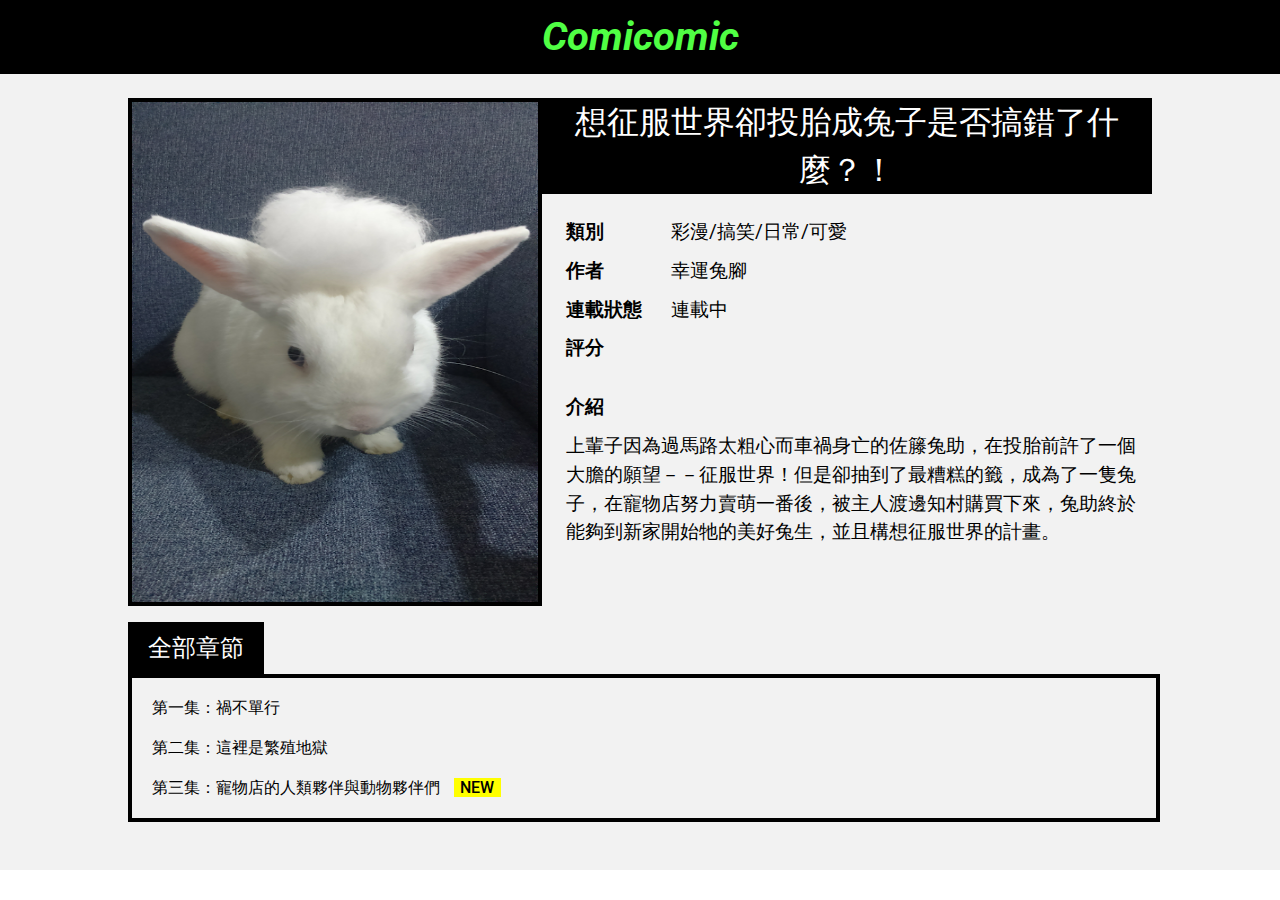
==== index.html @ c4326d52 "first upload" ====
<!DOCTYPE html>
<html lang="en">
<head>
    <meta charset="UTF-8">
    <meta name="viewport" content="width=device-width, initial-scale=1.0">
    <meta http-equiv="X-UA-Compatible" content="ie=edge">
    <title>Document</title>
    <link href="https://fonts.googleapis.com/css?family=Roboto:500,700" rel="stylesheet">
    <link rel="stylesheet" href="https://use.fontawesome.com/releases/v5.1.0/css/all.css" integrity="sha384-lKuwvrZot6UHsBSfcMvOkWwlCMgc0TaWr+30HWe3a4ltaBwTZhyTEggF5tJv8tbt"
    crossorigin="anonymous">
    <link rel="stylesheet" href="css/style.css">
</head>
<body>
    <div class="app">
        <div class="app__header">
            <span>Comicomic</span>
        </div>

        <div class="app__main">
            <div class="comic">
                <div class="comic__img">
                    <img src="../imgs/comic-cover.png" alt="">
                </div>
                <div class="comic__content">
                    <div class="comic-title">
                        <span>想征服世界卻投胎成兔子是否搞錯了什麼？！</span>
                    </div>
                    <div class="comic-info">
                        <div class="info-title">
                            <span>類別</span>
                            <span>彩漫/搞笑/日常/可愛</span>
                        </div>
                        <div class="info-title">
                            <span>作者</span>
                            <span>幸運兔腳</span>
                        </div>
                        <div class="info-title">
                            <span>連載狀態</span>
                            <span>連載中</span>
                        </div>
                        <div class="info-title">
                            <span>評分</span>
                            <i class="fas fa-star"></i>
                            <i class="fas fa-star"></i>
                            <i class="fas fa-star"></i>
                            <i class="fas fa-star"></i>
                            <i class="far fa-star"></i>
                        </div>
                        <div class="info-summary">
                            <span>介紹</span>
                            <p>上輩子因為過馬路太粗心而車禍身亡的佐籐兔助，在投胎前許了一個大膽的願望－－征服世界！但是卻抽到了最糟糕的籤，成為了一隻兔子，在寵物店努力賣萌一番後，被主人渡邊知村購買下來，兔助終於能夠到新家開始牠的美好兔生，並且構想征服世界的計畫。</p>
                        </div>
                    </div>
                </div>
            </div>
            <div class="chapter">
                <div class="chapter-head">
                    <span>全部章節</span>
                </div>
                <div class="chapter-body">
                    <div class="chapter-list">
                        <span>第一集：禍不單行</span> 
                    </div>
                    <div class="chapter-list">
                        <span>第二集：這裡是繁殖地獄</span> 
                    </div>
                    <div class="chapter-list">
                        <span>第三集：寵物店的人類夥伴與動物夥伴們</span>
                        <span class="highlight">NEW</span>
                    </div>
                </div>
            </div>
        </div>
    </div>
    
</body>
</html>
---- css/style.css ----
body {
  font-family: 'Roboto',sans-serif;
  -webkit-box-sizing: content-box;
  box-sizing: content-box;
  margin: 0;
  padding: 0;
  font-size: 16px;
  line-height: 1.5; }

.highlight {
  padding: 0 .4em;
  background-color: yellow; }

.app {
  background-color: #f2f2f2; }

.app__header {
  display: -webkit-box;
  display: -webkit-flex;
  display: -ms-flexbox;
  display: flex;
  -webkit-box-pack: center;
  -webkit-justify-content: center;
  -ms-flex-pack: center;
  justify-content: center;
  -webkit-box-align: center;
  -webkit-align-items: center;
  -ms-flex-align: center;
  align-items: center;
  width: 100%;
  height: 74px;
  margin: auto;
  background-color: #000; }
  .app__header span {
    font-style: italic;
    font-size: 2.5rem;
    font-weight: 700;
    color: #50FF44; }

.app__main {
  width: 1024px;
  margin: auto;
  padding: 24px 0; }

.comic {
  display: -webkit-box;
  display: -webkit-flex;
  display: -ms-flexbox;
  display: flex;
  -webkit-flex-wrap: wrap;
  -ms-flex-wrap: wrap;
  flex-wrap: wrap;
  width: 100%;
  height: 500px;
  font-size: 1.2rem; }
  .comic__img {
    -webkit-box-flex: 1;
    -webkit-flex: 1 0 0;
    -ms-flex: 1 0 0px;
    flex: 1 0 0;
    width: 100%;
    height: inherit;
    border: 4px solid #000; }
    .comic__img img {
      width: 100%;
      height: 100%; }
  .comic__content {
    -webkit-box-flex: 1.5;
    -webkit-flex: 1.5 1 0;
    -ms-flex: 1.5 1 0px;
    flex: 1.5 1 0; }
  .comic .comic-title {
    display: -webkit-box;
    display: -webkit-flex;
    display: -ms-flexbox;
    display: flex;
    -webkit-box-pack: center;
    -webkit-justify-content: center;
    -ms-flex-pack: center;
    justify-content: center;
    padding: 0 20px;
    background-color: #000; }
    .comic .comic-title span {
      text-align: center;
      font-size: 2rem;
      color: #fff; }
  .comic .comic-info {
    padding-top: 24px;
    padding-left: 24px;
    font-weight: normal; }
    .comic .comic-info .info-title + .info-title {
      margin-top: 10px; }
    .comic .comic-info .info-title span:first-of-type {
      display: inline-block;
      width: 100px;
      font-weight: 700;
      color: #000; }
    .comic .comic-info .info-summary {
      margin-top: 30px; }
      .comic .comic-info .info-summary span {
        display: inline-block;
        width: 100px;
        font-weight: 700;
        color: #000; }
      .comic .comic-info .info-summary p {
        margin: 10px 0; }

.chapter {
  margin: 24px 0;
  font-weight: 500; }
  .chapter-head {
    display: -webkit-box;
    display: -webkit-flex;
    display: -ms-flexbox;
    display: flex;
    font-size: 1.5rem; }
    .chapter-head span {
      padding: 8px 20px;
      background-color: #000;
      color: #fff; }
  .chapter-body {
    display: -webkit-box;
    display: -webkit-flex;
    display: -ms-flexbox;
    display: flex;
    -webkit-box-orient: vertical;
    -webkit-box-direction: normal;
    -webkit-flex-direction: column;
    -ms-flex-direction: column;
    flex-direction: column;
    width: 100%;
    border: 4px solid #000;
    padding: 10px 0; }
  .chapter-list {
    padding: 8px 20px;
    cursor: pointer; }
    .chapter-list span + .highlight {
      margin: 0 10px; }
    .chapter-list:hover {
      background-color: #000;
      color: #fff; }
      .chapter-list:hover .highlight {
        color: #000; }
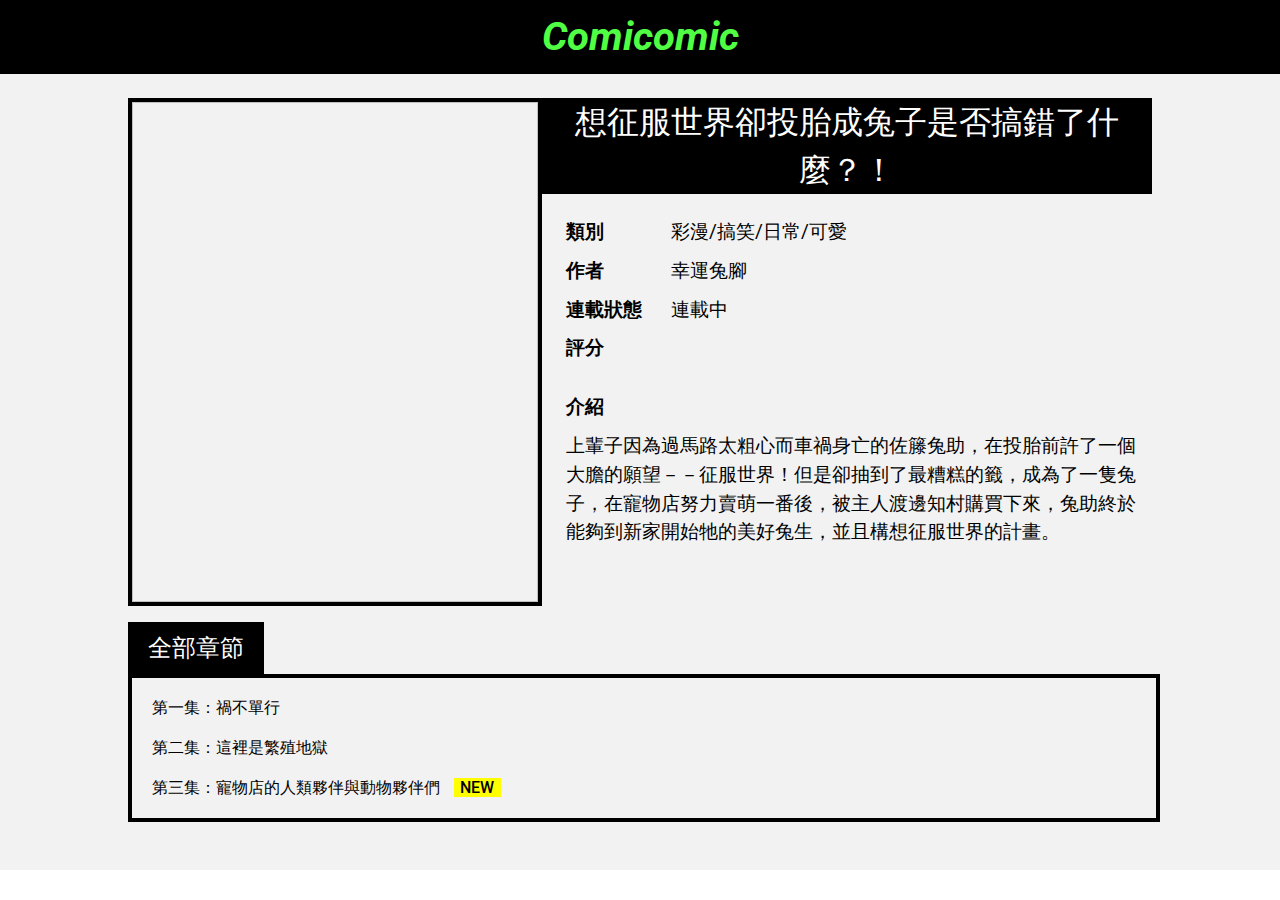
==== commit 43edcd06: "Update index.html" ====
--- a/index.html
+++ b/index.html
@@ -19,7 +19,7 @@
         <div class="app__main">
             <div class="comic">
                 <div class="comic__img">
-                    <img src="../imgs/comic-cover.png" alt="">
+                    <img url="https://i.imgur.com/RGon9DD.png" alt="">
                 </div>
                 <div class="comic__content">
                     <div class="comic-title">
@@ -74,4 +74,4 @@
     </div>
     
 </body>
-</html>+</html>
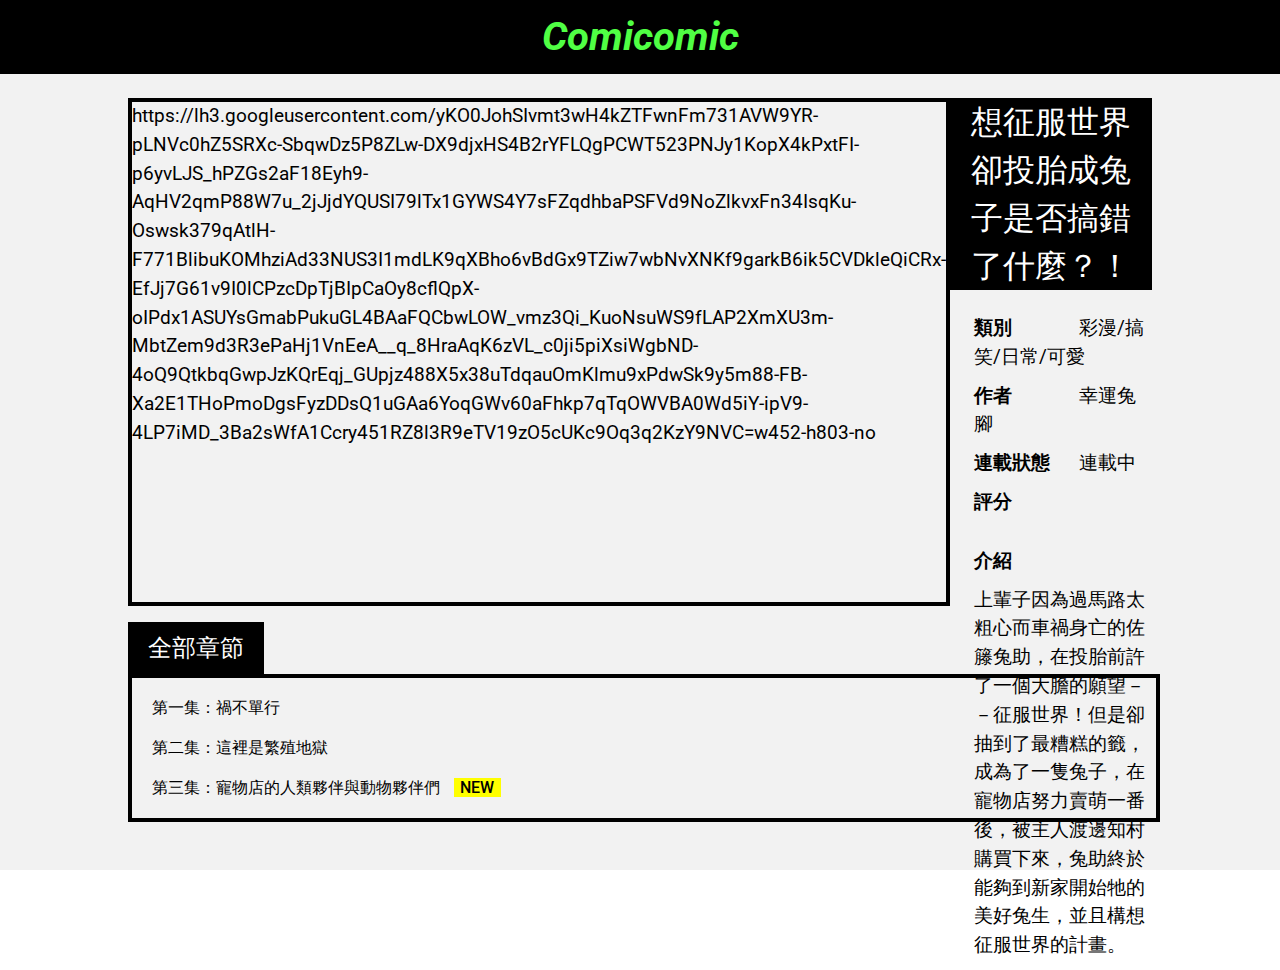
==== commit a89eea0c: "Update index.html" ====
--- a/index.html
+++ b/index.html
@@ -19,7 +19,7 @@
         <div class="app__main">
             <div class="comic">
                 <div class="comic__img">
-                    <img url="https://i.imgur.com/RGon9DD.png" alt="">
+                    https://lh3.googleusercontent.com/[base64]w452-h803-no
                 </div>
                 <div class="comic__content">
                     <div class="comic-title">
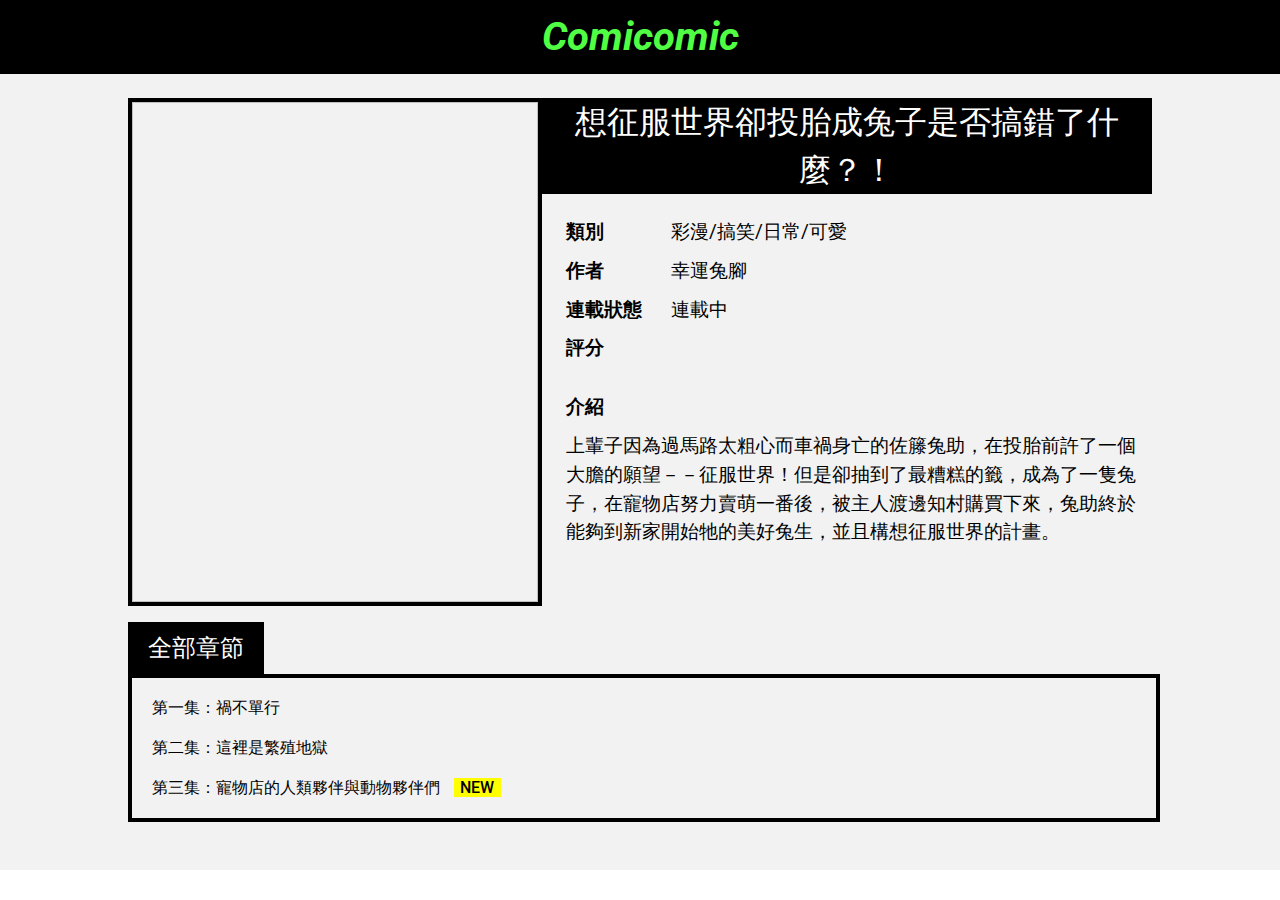
==== commit 805ce348: "Update index.html" ====
--- a/index.html
+++ b/index.html
@@ -19,7 +19,7 @@
         <div class="app__main">
             <div class="comic">
                 <div class="comic__img">
-                    https://lh3.googleusercontent.com/[base64]w452-h803-no
+                    <img url="https://lh3.googleusercontent.com/[base64]w452-h803-no">
                 </div>
                 <div class="comic__content">
                     <div class="comic-title">
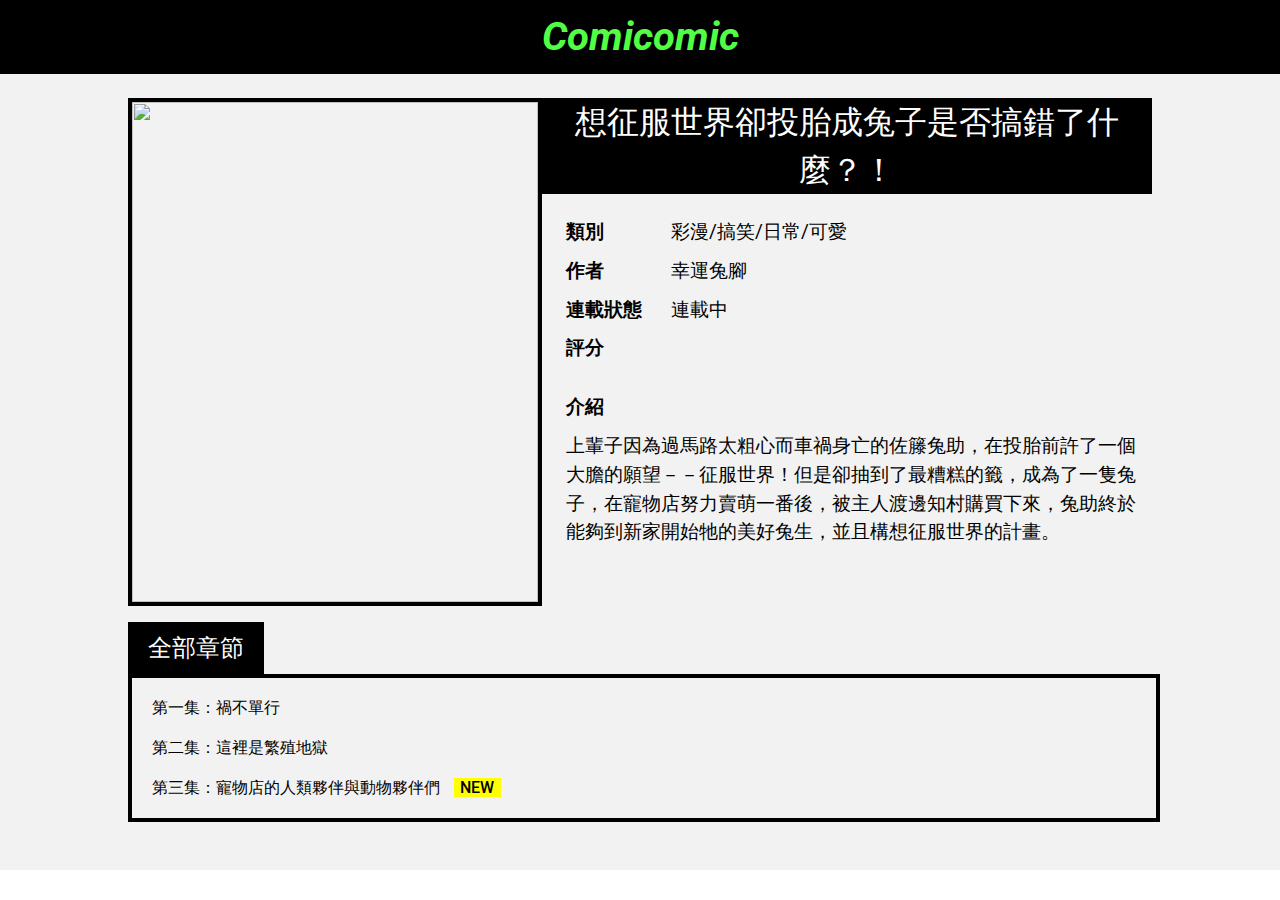
==== commit 7fdedc20: "Update index.html" ====
--- a/index.html
+++ b/index.html
@@ -19,7 +19,7 @@
         <div class="app__main">
             <div class="comic">
                 <div class="comic__img">
-                    <img url="https://lh3.googleusercontent.com/[base64]w452-h803-no">
+                    <img src="https://upload.cc/i1/2018/07/06/F0RCLh.png">
                 </div>
                 <div class="comic__content">
                     <div class="comic-title">
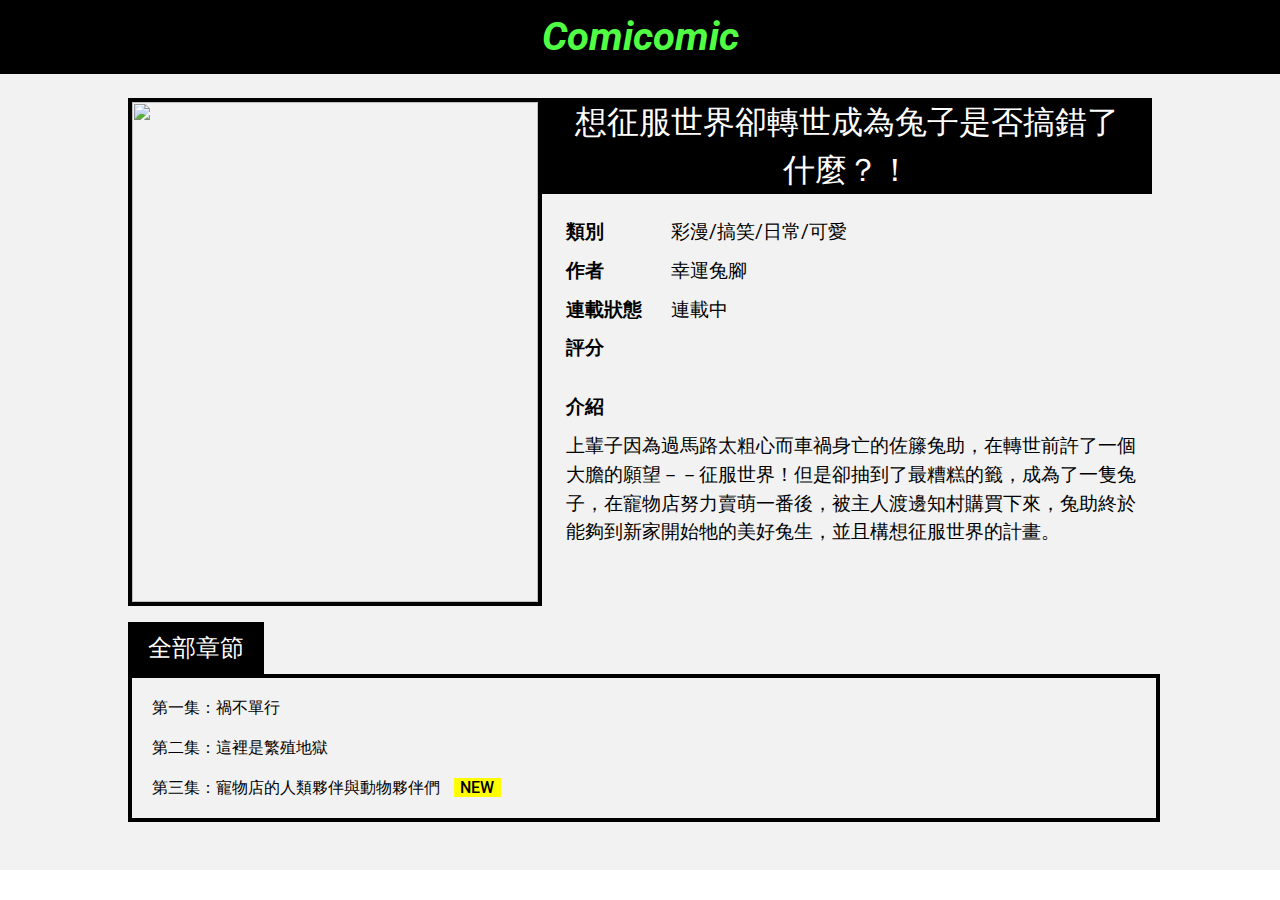
==== commit a8f6c64e: "Update index.html" ====
--- a/index.html
+++ b/index.html
@@ -23,7 +23,7 @@
                 </div>
                 <div class="comic__content">
                     <div class="comic-title">
-                        <span>想征服世界卻投胎成兔子是否搞錯了什麼？！</span>
+                        <span>想征服世界卻轉世成為兔子是否搞錯了什麼？！</span>
                     </div>
                     <div class="comic-info">
                         <div class="info-title">
@@ -48,7 +48,7 @@
                         </div>
                         <div class="info-summary">
                             <span>介紹</span>
-                            <p>上輩子因為過馬路太粗心而車禍身亡的佐籐兔助，在投胎前許了一個大膽的願望－－征服世界！但是卻抽到了最糟糕的籤，成為了一隻兔子，在寵物店努力賣萌一番後，被主人渡邊知村購買下來，兔助終於能夠到新家開始牠的美好兔生，並且構想征服世界的計畫。</p>
+                            <p>上輩子因為過馬路太粗心而車禍身亡的佐籐兔助，在轉世前許了一個大膽的願望－－征服世界！但是卻抽到了最糟糕的籤，成為了一隻兔子，在寵物店努力賣萌一番後，被主人渡邊知村購買下來，兔助終於能夠到新家開始牠的美好兔生，並且構想征服世界的計畫。</p>
                         </div>
                     </div>
                 </div>
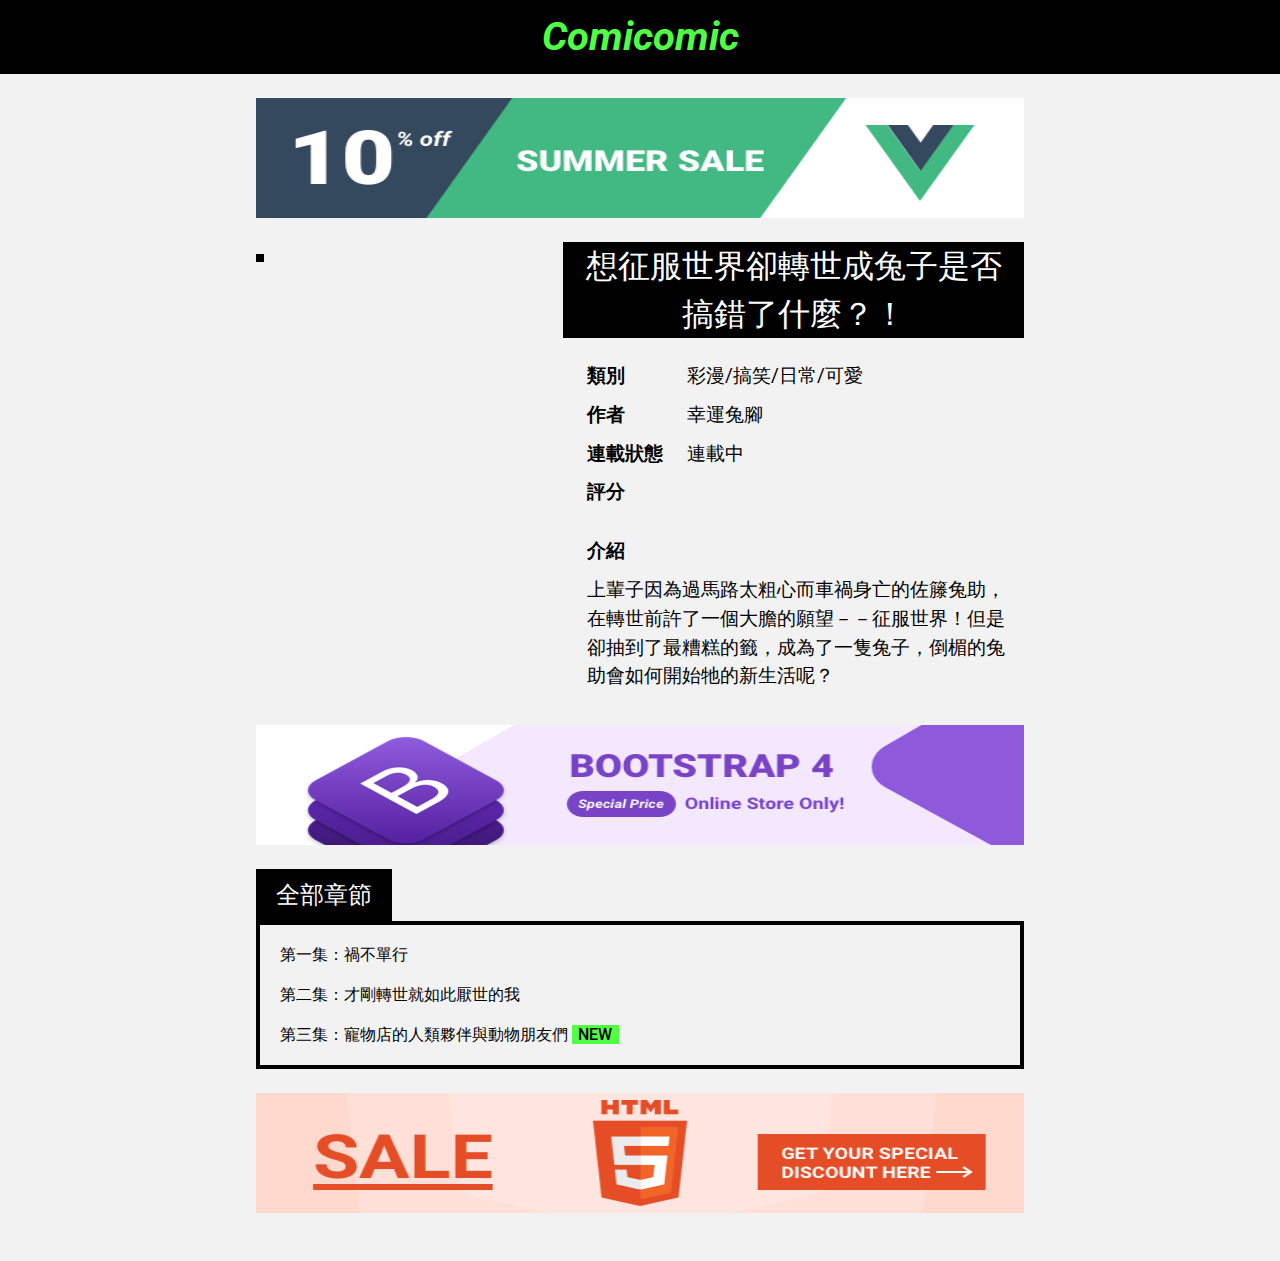
==== commit 381cefe3: "final fix" ====
--- a/index.html
+++ b/index.html
@@ -13,17 +13,21 @@
 <body>
     <div class="app">
         <div class="app__header">
-            <span>Comicomic</span>
+            <a href="index.html">Comicomic</a>
         </div>
 
         <div class="app__main">
+            <a href="#" class="ad">
+                <img src="imgs/ad-1.png" alt="">
+            </a>
+
             <div class="comic">
                 <div class="comic__img">
-                    <img src="https://upload.cc/i1/2018/07/06/F0RCLh.png">
+                    <img src="https://upload.cc/i1/2018/07/06/F0RCLh.png" alt="">
                 </div>
                 <div class="comic__content">
                     <div class="comic-title">
-                        <span>想征服世界卻轉世成為兔子是否搞錯了什麼？！</span>
+                        <span>想征服世界卻轉世成兔子是否搞錯了什麼？！</span>
                     </div>
                     <div class="comic-info">
                         <div class="info-title">
@@ -48,30 +52,39 @@
                         </div>
                         <div class="info-summary">
                             <span>介紹</span>
-                            <p>上輩子因為過馬路太粗心而車禍身亡的佐籐兔助，在轉世前許了一個大膽的願望－－征服世界！但是卻抽到了最糟糕的籤，成為了一隻兔子，在寵物店努力賣萌一番後，被主人渡邊知村購買下來，兔助終於能夠到新家開始牠的美好兔生，並且構想征服世界的計畫。</p>
+                            <p>上輩子因為過馬路太粗心而車禍身亡的佐籐兔助，在轉世前許了一個大膽的願望－－征服世界！但是卻抽到了最糟糕的籤，成為了一隻兔子，倒楣的兔助會如何開始牠的新生活呢？</p>
                         </div>
                     </div>
                 </div>
             </div>
+
+            <a href="#" class="ad">
+                <img src="imgs/ad-2.png" alt="">
+            </a>
+
             <div class="chapter">
                 <div class="chapter-head">
                     <span>全部章節</span>
                 </div>
                 <div class="chapter-body">
-                    <div class="chapter-list">
+                    <a href="rabbit.html" class="chapter-list">
                         <span>第一集：禍不單行</span> 
-                    </div>
-                    <div class="chapter-list">
-                        <span>第二集：這裡是繁殖地獄</span> 
-                    </div>
-                    <div class="chapter-list">
-                        <span>第三集：寵物店的人類夥伴與動物夥伴們</span>
-                        <span class="highlight">NEW</span>
-                    </div>
+                    </a>
+                    <a href="rabbit.html" class="chapter-list">
+                        <span>第二集：才剛轉世就如此厭世的我</span> 
+                    </a>
+                    <a href="rabbit.html" class="chapter-list">
+                        <span>第三集：寵物店的人類夥伴與動物朋友們</span>
+                        <span class="the-new">NEW</span>
+                    </a>
                 </div>
             </div>
+
+            <a href="#" class="ad">
+                <img src="imgs/ad-3.png" alt="">
+            </a>
         </div>
     </div>
-    
+
 </body>
-</html>
+</html>--- a/css/style.css
+++ b/css/style.css
@@ -1,81 +1,125 @@
 body {
   font-family: 'Roboto',sans-serif;
-  -webkit-box-sizing: content-box;
-  box-sizing: content-box;
   margin: 0;
   padding: 0;
   font-size: 16px;
-  line-height: 1.5; }
-
-.highlight {
+  line-height: 1.5;
+  background-color: #f2f2f2; }
+
+* {
+  -webkit-box-sizing: border-box;
+  box-sizing: border-box; }
+
+a {
+  text-decoration: none;
+  color: #000; }
+
+.the-new {
   padding: 0 .4em;
-  background-color: yellow; }
-
-.app {
-  background-color: #f2f2f2; }
+  background-color: #50FF44; }
+
+.selector {
+  width: 120px;
+  height: 34px;
+  border: 1px solid #000;
+  padding: 0 10px;
+  font-weight: 500;
+  background-color: #fff;
+  color: #000; }
+
+.app.is-dark {
+  background-color: #000;
+  color: #fff; }
+  .app.is-dark .app__header {
+    background-color: #50FF44;
+    color: #000; }
+    .app.is-dark .app__header a {
+      color: #000; }
+  .app.is-dark .topper-lighter .fa-sun {
+    font-weight: 400; }
+  .app.is-dark .topper-lighter .fa-moon {
+    font-weight: 900; }
+  .app.is-dark .topper-lighter .control {
+    border-color: #fff; }
+    .app.is-dark .topper-lighter .control-btn {
+      -webkit-transform: translateX(100%);
+      -ms-transform: translateX(100%);
+      transform: translateX(100%); }
+  .app.is-dark .rollback:hover,
+  .app.is-dark .keepon:hover {
+    background-color: #50FF44;
+    color: #000; }
+
+.ad {
+  display: block;
+  width: 100%;
+  height: 120px;
+  margin-bottom: 24px; }
+  .ad img {
+    width: inherit;
+    height: inherit; }
 
 .app__header {
   display: -webkit-box;
-  display: -webkit-flex;
   display: -ms-flexbox;
   display: flex;
   -webkit-box-pack: center;
-  -webkit-justify-content: center;
   -ms-flex-pack: center;
   justify-content: center;
   -webkit-box-align: center;
-  -webkit-align-items: center;
   -ms-flex-align: center;
   align-items: center;
   width: 100%;
   height: 74px;
   margin: auto;
   background-color: #000; }
-  .app__header span {
+  .app__header a {
     font-style: italic;
     font-size: 2.5rem;
     font-weight: 700;
     color: #50FF44; }
 
 .app__main {
-  width: 1024px;
+  max-width: 768px;
   margin: auto;
   padding: 24px 0; }
 
+.app__comic-page {
+  max-width: 768px;
+  margin: auto;
+  padding: 24px 0; }
+  .app__comic-page .ad {
+    padding: 0 74px; }
+  .app__comic-page .topper {
+    padding: 0 74px; }
+
 .comic {
   display: -webkit-box;
-  display: -webkit-flex;
   display: -ms-flexbox;
   display: flex;
-  -webkit-flex-wrap: wrap;
   -ms-flex-wrap: wrap;
   flex-wrap: wrap;
   width: 100%;
-  height: 500px;
-  font-size: 1.2rem; }
+  font-size: 1.2rem;
+  margin-bottom: 24px; }
   .comic__img {
     -webkit-box-flex: 1;
-    -webkit-flex: 1 0 0;
     -ms-flex: 1 0 0px;
     flex: 1 0 0;
-    width: 100%;
-    height: inherit;
-    border: 4px solid #000; }
+    width: 100%; }
     .comic__img img {
-      width: 100%;
-      height: 100%; }
+      width: inherit;
+      height: inherit;
+      border: 4px solid #000; }
   .comic__content {
     -webkit-box-flex: 1.5;
-    -webkit-flex: 1.5 1 0;
     -ms-flex: 1.5 1 0px;
     flex: 1.5 1 0; }
   .comic .comic-title {
     display: -webkit-box;
-    display: -webkit-flex;
     display: -ms-flexbox;
     display: flex;
     -webkit-box-pack: center;
-    -webkit-justify-content: center;
     -ms-flex-pack: center;
     justify-content: center;
     padding: 0 20px;
@@ -88,15 +132,20 @@
     padding-top: 24px;
     padding-left: 24px;
     font-weight: normal; }
-    .comic .comic-info .info-title + .info-title {
-      margin-top: 10px; }
-    .comic .comic-info .info-title span:first-of-type {
-      display: inline-block;
-      width: 100px;
-      font-weight: 700;
-      color: #000; }
+    .comic .comic-info .info-title {
+      display: -webkit-box;
+      display: -ms-flexbox;
+      display: flex; }
+      .comic .comic-info .info-title + .info-title {
+        margin-top: 10px; }
+      .comic .comic-info .info-title span:first-of-type {
+        display: inline-block;
+        width: 100px;
+        font-weight: 700;
+        color: #000; }
     .comic .comic-info .info-summary {
-      margin-top: 30px; }
+      margin-top: 30px;
+      overflow-y: scroll; }
       .comic .comic-info .info-summary span {
         display: inline-block;
         width: 100px;
@@ -106,11 +155,10 @@
         margin: 10px 0; }
 
 .chapter {
-  margin: 24px 0;
+  margin-bottom: 24px;
   font-weight: 500; }
   .chapter-head {
     display: -webkit-box;
-    display: -webkit-flex;
     display: -ms-flexbox;
     display: flex;
     font-size: 1.5rem; }
@@ -120,12 +168,10 @@
       color: #fff; }
   .chapter-body {
     display: -webkit-box;
-    display: -webkit-flex;
     display: -ms-flexbox;
     display: flex;
     -webkit-box-orient: vertical;
     -webkit-box-direction: normal;
-    -webkit-flex-direction: column;
     -ms-flex-direction: column;
     flex-direction: column;
     width: 100%;
@@ -141,3 +187,160 @@
       color: #fff; }
       .chapter-list:hover .highlight {
         color: #000; }
+
+.topper {
+  display: -webkit-box;
+  display: -ms-flexbox;
+  display: flex;
+  -webkit-box-align: center;
+  -ms-flex-align: center;
+  align-items: center;
+  margin-bottom: 24px; }
+  .topper .selector-wrap {
+    display: -webkit-box;
+    display: -ms-flexbox;
+    display: flex;
+    -webkit-box-align: center;
+    -ms-flex-align: center;
+    align-items: center; }
+  .topper-selector {
+    display: -webkit-box;
+    display: -ms-flexbox;
+    display: flex;
+    -webkit-box-pack: justify;
+    -ms-flex-pack: justify;
+    justify-content: space-between;
+    width: 100%; }
+    .topper-selector select {
+      width: 49%; }
+  .topper-arrow {
+    margin-right: 8px; }
+  .topper-title {
+    max-width: 180px;
+    -o-text-overflow: ellipsis;
+    text-overflow: ellipsis;
+    white-space: nowrap;
+    overflow: hidden; }
+  .topper-lighter {
+    display: -webkit-box;
+    display: -ms-flexbox;
+    display: flex;
+    -webkit-box-align: center;
+    -ms-flex-align: center;
+    align-items: center;
+    margin-left: auto;
+    cursor: pointer; }
+    .topper-lighter i {
+      font-size: 1.2rem; }
+      .topper-lighter i:first-of-type {
+        margin-right: 8px; }
+      .topper-lighter i:last-of-type {
+        margin-left: 8px; }
+    .topper-lighter .control {
+      width: 80px;
+      height: 24px;
+      background-color: #000;
+      border: 2px solid #000; }
+      .topper-lighter .control-btn {
+        width: 50%;
+        height: 100%;
+        background-color: #fff;
+        -webkit-transform: translateX(0%);
+        -ms-transform: translateX(0%);
+        transform: translateX(0%);
+        -webkit-transition: 0.2s;
+        -o-transition: 0.2s;
+        transition: 0.2s; }
+
+.comic-page-wrap {
+  display: -webkit-box;
+  display: -ms-flexbox;
+  display: flex;
+  -webkit-box-pack: space-evenly;
+  -ms-flex-pack: space-evenly;
+  justify-content: space-evenly;
+  margin-bottom: 24px; }
+  .comic-page-wrap .page {
+    width: 100%; }
+    .comic-page-wrap .page img {
+      width: inherit;
+      height: inherit; }
+  .comic-page-wrap .rollback,
+  .comic-page-wrap .keepon {
+    display: -webkit-box;
+    display: -ms-flexbox;
+    display: flex;
+    -webkit-box-align: center;
+    -ms-flex-align: center;
+    align-items: center;
+    -webkit-box-pack: center;
+    -ms-flex-pack: center;
+    justify-content: center;
+    width: 80px;
+    font-size: 3rem;
+    cursor: pointer; }
+    .comic-page-wrap .rollback:hover,
+    .comic-page-wrap .keepon:hover {
+      background-color: #000;
+      color: #50FF44; }
+
+.page-scroll {
+  width: 100%;
+  height: 160px;
+  padding: 0 74px;
+  margin-bottom: 24px; }
+  .page-scroll .page-imgs {
+    white-space: nowrap;
+    overflow-x: scroll;
+    padding: 8px 0; }
+    .page-scroll .page-imgs img {
+      width: 80px;
+      opacity: .5; }
+      .page-scroll .page-imgs img:hover {
+        opacity: 1; }
+      .page-scroll .page-imgs img + img {
+        margin-left: 16px; }
+
+@media screen and (max-width: 700px) {
+  .app__comic-page .topper {
+    -ms-flex-wrap: wrap;
+    flex-wrap: wrap; }
+    .app__comic-page .topper-title {
+      display: block;
+      margin: auto;
+      max-width: unset;
+      width: 100%;
+      overflow: visible;
+      -o-text-overflow: unset;
+      text-overflow: unset;
+      text-align: center;
+      white-space: unset;
+      background-color: #000;
+      color: #fff; }
+    .app__comic-page .topper-arrow {
+      display: none; }
+    .app__comic-page .topper-selector {
+      margin: 16px 0; }
+    .app__comic-page .topper .selector-wrap {
+      width: 100%;
+      -ms-flex-wrap: wrap;
+      flex-wrap: wrap;
+      -webkit-box-ordinal-group: 3;
+      -ms-flex-order: 2;
+      order: 2; }
+    .app__comic-page .topper .topper-lighter {
+      -webkit-box-ordinal-group: 2;
+      -ms-flex-order: 1;
+      order: 1;
+      margin-bottom: 24px; } }
+
+@media screen and (max-width: 560px) {
+  .comic {
+    -webkit-box-orient: vertical;
+    -webkit-box-direction: normal;
+    -ms-flex-direction: column;
+    flex-direction: column;
+    height: auto; }
+    .comic__content {
+      overflow: visible;
+      height: auto; } }
